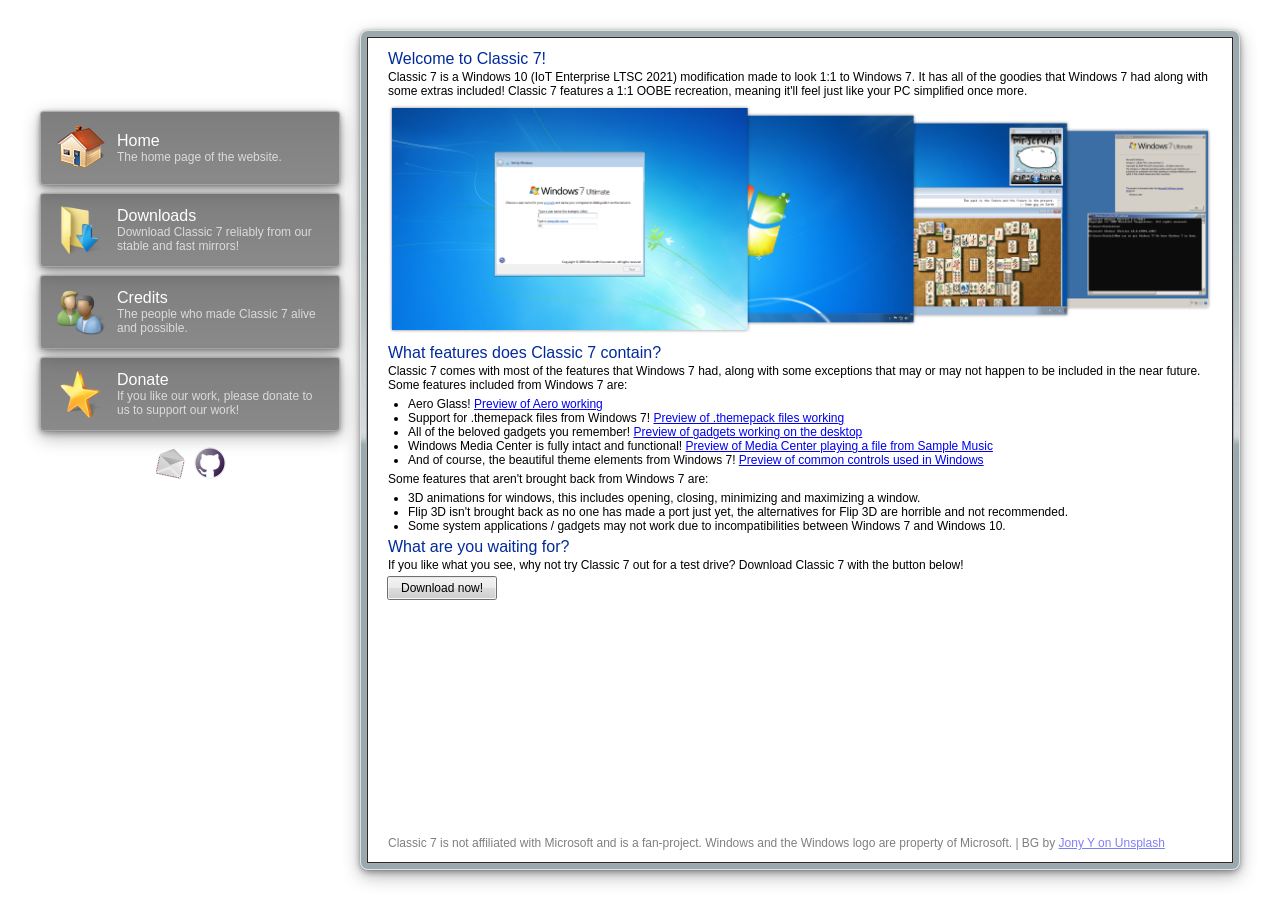
==== index.html @ 405012f8 "Add files via upload" ====
<!DOCTYPE html>
<html>
    <head>
        <title>Welcome to Classic 7!</title>
        <link rel="stylesheet" href="styles.css">
        <link rel="icon" href="Assets/Branding/favicon.png">

        <meta name="title" content="Classic 7 - Your PC, resimplified.">
        <meta name="description" content="Classic 7 is a Windows 10 modification designed to look 1:1 with Windows 7.">

        <meta property="og:type" content="website">
        <meta property="og:url" content="https://classic7.lol">
        <meta property="og:title" content="Classic 7 — Your PC, resimplified.">
        <meta property="og:description" content="Classic 7 is a Windows 10 modification designed to look 1:1 with Windows 7.">
        <meta property="og:image" content="https://classic7.lol/Assets/Preview.png">
        <meta property="og:image:width" content="1112">
        <meta property="og:image:height" content="311">
    </head>
    <body>
        <div class="ctn-wrapper">
            <div class="container">
                <div class="navigation-bar">
                    <img alt="Classic 7 Wordmark" src="Assets/Branding/wordmark.png" class="nav-wm">
                    <div class="nav-links">
                        <a href="/" class="nav-link-main">
                            <div class="nav-link-layout">
                                <img alt="Home Icon" src="Assets/Icons/Home.ico">
                                <div class="nav-link-desc">
                                    <h3>Home</h3>
                                    <p>The home page of the website.</p>
                                </div>
                            </div>
                        </a>
                        <a href="downloads.html" class="nav-link-main">
                            <div class="nav-link-layout">
                                <img alt="Download Folder Icon" src="Assets/Icons/Downloads.ico">
                                <div class="nav-link-desc">
                                    <h3>Downloads</h3>
                                    <p>Download Classic 7 reliably from our stable and fast mirrors!</p>
                                </div>
                            </div>
                        </a>
                        <a href="credits.html" class="nav-link-main">
                            <div class="nav-link-layout">
                                <img alt="People Together Icon" src="Assets/Icons/Credits.ico">
                                <div class="nav-link-desc">
                                    <h3>Credits</h3>
                                    <p>The people who made Classic 7 alive and possible.</p>
                                </div>
                            </div>
                        </a>
                        <a href="https://ko-fi.com/patrickpbt" class="nav-link-main">
                            <div class="nav-link-layout">
                                <img alt="Star Icon" src="Assets/Icons/Donate.ico">
                                <div class="nav-link-desc">
                                    <h3>Donate</h3>
                                    <p>If you like our work, please donate to us to support our work!</p>
                                </div>
                            </div>
                        </a>
                        <div class="extra-nav-links">
                            <a href="https://discord.gg/classic7">
                                <img alt="Mail Icon" src="Assets/Icons/Contact.ico" class="extra-nav">
                            </a>
                            <a href="https://github.com/Classic7-Mod">
                                <img alt="GitHub Icon modified to look older" src="Assets/Icons/GitHub.ico" class="extra-nav">
                            </a>
                        </div>
                    </div>
                </div>
                <div class="window-wrapper">
                    <div class="main-content">
                        <div class="main-desc">
                            <h3>Welcome to Classic 7!</h3>
                            <p class="desc-of-c7">
                               Classic 7 is a Windows 10 (IoT Enterprise LTSC 2021) modification made to look 1:1 to Windows 7. 
                               It has all of the goodies that Windows 7 had along with some extras included!
                               Classic 7 features a 1:1 OOBE recreation, meaning it'll feel just like your PC simplified once more.
                            </p>
                            <img src="Assets/Preview.png" class="c7-preview">
                        </div>
                        <div class="features-desc">
                            <h3>What features does Classic 7 contain?</h3>
                            <p>
                               Classic 7 comes with most of the features that Windows 7 had, along with some exceptions that may or may not happen to be included in the near future. 
                               Some features included from Windows 7 are:
                            </p>
                            <ul>
                                <li>Aero Glass! <a href="Assets/Preview Images/Aero Glass Preview.png">Preview of Aero working</a></li>
                                <li>Support for .themepack files from Windows 7! <a href="Assets/Preview Images/ThemePack Preview.png">Preview of .themepack files working</a></li>
                                <li>All of the beloved gadgets you remember! <a href="Assets/Preview Images/Gadgets Preview.png">Preview of gadgets working on the desktop</a></li>
                                <li>Windows Media Center is fully intact and functional! <a href="Assets/Preview Images/WMC Preview.png">Preview of Media Center playing a file from Sample Music</a></li>
                                <li>And of course, the beautiful theme elements from Windows 7! <a href="Assets/Preview Images/ComCtrl Preview.png">Preview of common controls used in Windows</a></li>
                            </ul>
                            <p>Some features that aren't brought back from Windows 7 are:</p>
                            <ul>
                                <li>3D animations for windows, this includes opening, closing, minimizing and maximizing a window.</li>
                                <li>Flip 3D isn't brought back as no one has made a port just yet, the alternatives for Flip 3D are horrible and not recommended.</li>
                                <li>Some system applications / gadgets may not work due to incompatibilities between Windows 7 and Windows 10.</li>
                            </ul>
                        </div>
                        <div class="downloads-desc">
                            <h3>What are you waiting for?</h3>
                            <p class="dl-p">If you like what you see, why not try Classic 7 out for a test drive? Download Classic 7 with the button below!</p>
                            <a class="w7-button" href="downloads.html"><span>Download now!</span></a>
                        </div>
                        <div class="footer">
                            <p>Classic 7 is not affiliated with Microsoft and is a fan-project. Windows and the Windows logo are property of Microsoft. | BG by <a href="https://unsplash.com/photos/starry-night-sky-over-silhouetted-rock-formations-dfbwo7oTpPo">Jony Y on Unsplash</a></p>
                        </div>
                    </div>
                </div>
            </div>
        </div>
    </body>
</html>
---- styles.css ----
* {
    margin: 0;
    padding: 0;
    font-family: 'Segoe UI', sans-serif;
}

p, li {
    font-size: 12px;
}

code {
    font-family: 'Courier New', Courier, monospace;
}

.main-content h3 {
    color: #002A9C;
    padding-bottom: 2px;
}

h3 {
    font-size: 12pt;
    font-weight: normal;
}

ul {
    padding: 5px 20px;
}

html, body {
    height: 100%;
    width: 100%;
}

body {
    background: url(Assets/Background.jpg) center;
    background-size: cover;
}

.ctn-wrapper {
    height: 100%;
    display: flex;
    flex-direction: row;
    justify-content: center;
}

.container {
    width: 1200px;
    height: 100%;
    padding: 30px 0px;
    display: flex;
    justify-content: space-between;
    box-sizing: border-box;
}

.navigation-bar {
    width: 300px;
}

.nav-wm {
    width: 300px;
    padding-bottom: 12px;
}

.nav-links {
    display: flex;
    flex-direction: column;
    align-items: center;
}

.nav-link-main {
    color: white;
    text-decoration: none;
    width: 300px;
}

.nav-link-layout {
    display: flex;
    align-items: center;
    padding: 12px 16px;
    background: linear-gradient(
        to bottom,
        rgba(40, 40, 40, 0.6),
        rgba(60, 60, 60, 0.6)
    );
    border: 1px solid #ffffff50;
    backdrop-filter: blur(2px);
    box-shadow:
        0 6px 18px rgba(0, 0, 0, 0.30),
        0 2px 6px rgba(0, 0, 0, 0.35),
        0 0 1px rgba(0, 0, 0, 0.45);
    border-radius: 4px;
    margin-bottom: 8px;

    transition: transform 0.2s ease, box-shadow 0.2s ease;
}

.nav-link-layout:hover {
    transform: translateY(-2px);
}

.nav-link-layout img {
    padding-right: 12px;
    width: 48px;
    height: 48px;
}

.nav-link-desc p {
    opacity: 0.7;
}

.extra-nav-links {
    padding-top: 8px;
    display: flex;
    align-items: center;
    gap: 8px;
}

.extra-nav {
    width: 32px;
    height: 32px;
}

.window-wrapper {
    backdrop-filter: blur(3px);
    border: 1px solid #E0E1E1;
    box-sizing: border-box;
    border-radius: 8px;
    height: 100%;
    width: 880px;
    box-shadow:
        0 6px 18px rgba(0, 0, 0, 0.30),
        0 2px 6px rgba(0, 0, 0, 0.35),
        0 0 1px rgba(0, 0, 0, 0.45);
    padding: 6px;
    background-color: #435F6788;
    background-image: url('Assets/Side Highlight.png');
    background-repeat: no-repeat;
    background-size: 100% 50%;
    background-position: top center;
}

.main-content {
    height: 100%;
    position: relative;
    box-sizing: border-box;
    background-color: white;
    border: 1px solid #282829;
    box-shadow: 0 0 0 1px #AAAAAB;
    overflow: auto;
    padding: 12px 20px;
}

.footer {
    position: absolute;
    padding-bottom: 12px;
    opacity: 0.5;
    bottom: 0; 
}

.desc-of-c7 {
    padding-bottom: 6px;
}

.c7-preview {
    width: 824px;
    padding-bottom: 6px;
}

.w7-button {
    position: relative;
    font-size: 12px;
    padding: 3px 12px;
    border-radius: 2px;
    border: 1px solid #FFFFFF80;
    box-shadow: 0 0 0 1px #707070;
    text-decoration: none;
    color: black;
    background: linear-gradient(
        to bottom, 
        #F2F2F2 0%, 
        #EBEBEB 48%, 
        #DDDDDD 49%, 
        #CFCFCF 100%
    );
    overflow: hidden;
    transition: box-shadow 0.5s ease;
}

.w7-button::before {
    content: "";
    position: absolute;
    top: 0; left: 0; right: 0; bottom: 0;
    background: linear-gradient(
        to bottom, 
        #EAF6FD 0%, 
        #D9F0FC 48%, 
        #BEE6FD 49%, 
        #A7D9F5 100%
    );
    opacity: 0;
    transition: opacity 0.5s ease;
    z-index: 0;
}

.w7-button:hover {
    box-shadow: 0 0 0 1px #3C7FB1;
}

.w7-button:hover::before {
    opacity: 1;
}

.w7-button span {
    position: relative;
    z-index: 1;
}

.mirror-links, .thrashnet-ftp, .mirror-p, .dl-p {
    padding-bottom: 6px;
}
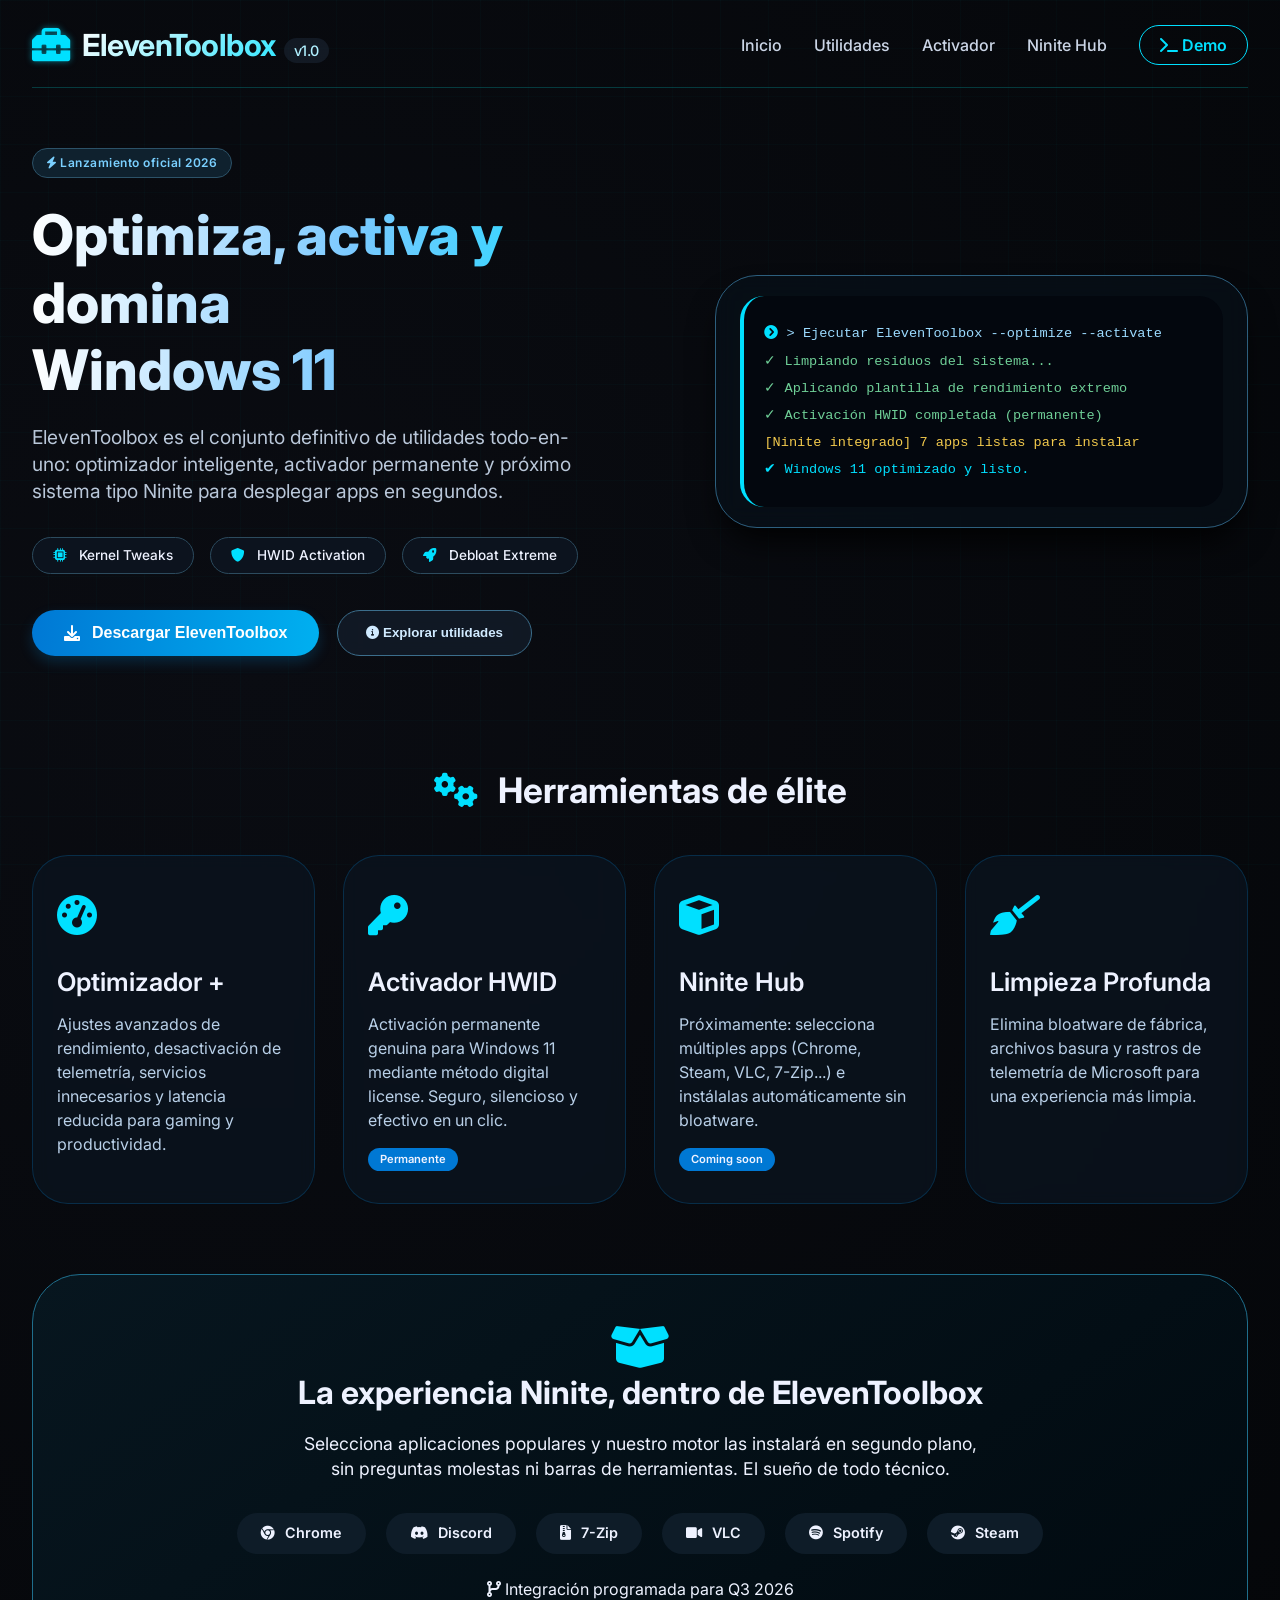
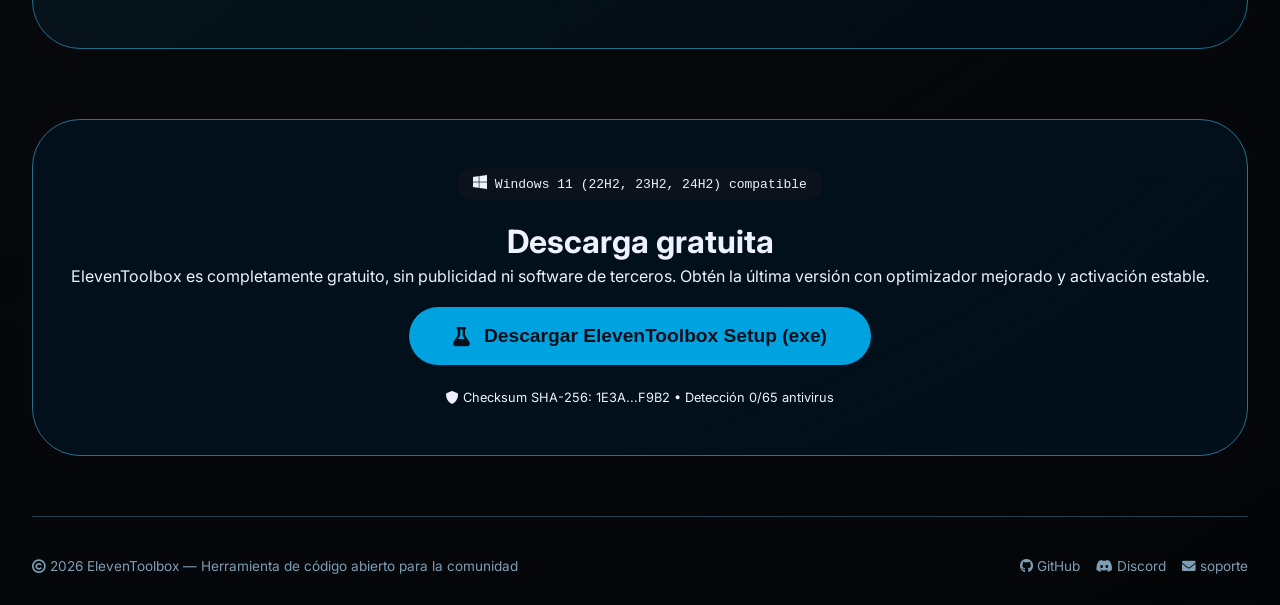
==== commit cf18e4bb: "Add files via upload" ====
--- a/index.html
+++ b/index.html
@@ -1,115 +1,606 @@
-<!DOCTYPE html>
-<html>
-    <head>
-        <title>Welcome to Classic 7!</title>
-        <link rel="stylesheet" href="styles.css">
-        <link rel="icon" href="Assets/Branding/favicon.png">
-
-        <meta name="title" content="Classic 7 - Your PC, resimplified.">
-        <meta name="description" content="Classic 7 is a Windows 10 modification designed to look 1:1 with Windows 7.">
-
-        <meta property="og:type" content="website">
-        <meta property="og:url" content="https://classic7.lol">
-        <meta property="og:title" content="Classic 7 — Your PC, resimplified.">
-        <meta property="og:description" content="Classic 7 is a Windows 10 modification designed to look 1:1 with Windows 7.">
-        <meta property="og:image" content="https://classic7.lol/Assets/Preview.png">
-        <meta property="og:image:width" content="1112">
-        <meta property="og:image:height" content="311">
-    </head>
-    <body>
-        <div class="ctn-wrapper">
-            <div class="container">
-                <div class="navigation-bar">
-                    <img alt="Classic 7 Wordmark" src="Assets/Branding/wordmark.png" class="nav-wm">
-                    <div class="nav-links">
-                        <a href="/" class="nav-link-main">
-                            <div class="nav-link-layout">
-                                <img alt="Home Icon" src="Assets/Icons/Home.ico">
-                                <div class="nav-link-desc">
-                                    <h3>Home</h3>
-                                    <p>The home page of the website.</p>
-                                </div>
-                            </div>
-                        </a>
-                        <a href="downloads.html" class="nav-link-main">
-                            <div class="nav-link-layout">
-                                <img alt="Download Folder Icon" src="Assets/Icons/Downloads.ico">
-                                <div class="nav-link-desc">
-                                    <h3>Downloads</h3>
-                                    <p>Download Classic 7 reliably from our stable and fast mirrors!</p>
-                                </div>
-                            </div>
-                        </a>
-                        <a href="credits.html" class="nav-link-main">
-                            <div class="nav-link-layout">
-                                <img alt="People Together Icon" src="Assets/Icons/Credits.ico">
-                                <div class="nav-link-desc">
-                                    <h3>Credits</h3>
-                                    <p>The people who made Classic 7 alive and possible.</p>
-                                </div>
-                            </div>
-                        </a>
-                        <a href="https://ko-fi.com/patrickpbt" class="nav-link-main">
-                            <div class="nav-link-layout">
-                                <img alt="Star Icon" src="Assets/Icons/Donate.ico">
-                                <div class="nav-link-desc">
-                                    <h3>Donate</h3>
-                                    <p>If you like our work, please donate to us to support our work!</p>
-                                </div>
-                            </div>
-                        </a>
-                        <div class="extra-nav-links">
-                            <a href="https://discord.gg/classic7">
-                                <img alt="Mail Icon" src="Assets/Icons/Contact.ico" class="extra-nav">
-                            </a>
-                            <a href="https://github.com/Classic7-Mod">
-                                <img alt="GitHub Icon modified to look older" src="Assets/Icons/GitHub.ico" class="extra-nav">
-                            </a>
-                        </div>
-                    </div>
-                </div>
-                <div class="window-wrapper">
-                    <div class="main-content">
-                        <div class="main-desc">
-                            <h3>Welcome to Classic 7!</h3>
-                            <p class="desc-of-c7">
-                               Classic 7 is a Windows 10 (IoT Enterprise LTSC 2021) modification made to look 1:1 to Windows 7. 
-                               It has all of the goodies that Windows 7 had along with some extras included!
-                               Classic 7 features a 1:1 OOBE recreation, meaning it'll feel just like your PC simplified once more.
-                            </p>
-                            <img src="Assets/Preview.png" class="c7-preview">
-                        </div>
-                        <div class="features-desc">
-                            <h3>What features does Classic 7 contain?</h3>
-                            <p>
-                               Classic 7 comes with most of the features that Windows 7 had, along with some exceptions that may or may not happen to be included in the near future. 
-                               Some features included from Windows 7 are:
-                            </p>
-                            <ul>
-                                <li>Aero Glass! <a href="Assets/Preview Images/Aero Glass Preview.png">Preview of Aero working</a></li>
-                                <li>Support for .themepack files from Windows 7! <a href="Assets/Preview Images/ThemePack Preview.png">Preview of .themepack files working</a></li>
-                                <li>All of the beloved gadgets you remember! <a href="Assets/Preview Images/Gadgets Preview.png">Preview of gadgets working on the desktop</a></li>
-                                <li>Windows Media Center is fully intact and functional! <a href="Assets/Preview Images/WMC Preview.png">Preview of Media Center playing a file from Sample Music</a></li>
-                                <li>And of course, the beautiful theme elements from Windows 7! <a href="Assets/Preview Images/ComCtrl Preview.png">Preview of common controls used in Windows</a></li>
-                            </ul>
-                            <p>Some features that aren't brought back from Windows 7 are:</p>
-                            <ul>
-                                <li>3D animations for windows, this includes opening, closing, minimizing and maximizing a window.</li>
-                                <li>Flip 3D isn't brought back as no one has made a port just yet, the alternatives for Flip 3D are horrible and not recommended.</li>
-                                <li>Some system applications / gadgets may not work due to incompatibilities between Windows 7 and Windows 10.</li>
-                            </ul>
-                        </div>
-                        <div class="downloads-desc">
-                            <h3>What are you waiting for?</h3>
-                            <p class="dl-p">If you like what you see, why not try Classic 7 out for a test drive? Download Classic 7 with the button below!</p>
-                            <a class="w7-button" href="downloads.html"><span>Download now!</span></a>
-                        </div>
-                        <div class="footer">
-                            <p>Classic 7 is not affiliated with Microsoft and is a fan-project. Windows and the Windows logo are property of Microsoft. | BG by <a href="https://unsplash.com/photos/starry-night-sky-over-silhouetted-rock-formations-dfbwo7oTpPo">Jony Y on Unsplash</a></p>
-                        </div>
-                    </div>
-                </div>
-            </div>
-        </div>
-    </body>
+<!DOCTYPE html>
+<html lang="es">
+<head>
+    <meta charset="UTF-8">
+    <meta name="viewport" content="width=device-width, initial-scale=1.0, user-scalable=yes">
+    <title>ElevenToolbox - El kit definitivo para Windows 11</title>
+    <!-- Google Fonts + Font Awesome -->
+    <link href="https://fonts.googleapis.com/css2?family=Inter:opsz,wght@14..32,300;14..32,400;14..32,600;14..32,700;14..32,800&display=swap" rel="stylesheet">
+    <link rel="stylesheet" href="https://cdnjs.cloudflare.com/ajax/libs/font-awesome/6.0.0-beta3/css/all.min.css">
+    <style>
+        * {
+            margin: 0;
+            padding: 0;
+            box-sizing: border-box;
+        }
+
+        body {
+            font-family: 'Inter', sans-serif;
+            background: radial-gradient(circle at 20% 30%, #0a0c12 0%, #030507 100%);
+            color: #eef2ff;
+            line-height: 1.4;
+            scroll-behavior: smooth;
+        }
+
+        /* Efecto de grid sutil */
+        .bg-grid {
+            position: fixed;
+            top: 0;
+            left: 0;
+            width: 100%;
+            height: 100%;
+            background-image: 
+                linear-gradient(rgba(0, 255, 255, 0.02) 1px, transparent 1px),
+                linear-gradient(90deg, rgba(0, 255, 255, 0.02) 1px, transparent 1px);
+            background-size: 48px 48px;
+            pointer-events: none;
+            z-index: 0;
+        }
+
+        .container {
+            max-width: 1300px;
+            margin: 0 auto;
+            padding: 0 32px;
+            position: relative;
+            z-index: 2;
+        }
+
+        /* Header / Nav */
+        .navbar {
+            display: flex;
+            justify-content: space-between;
+            align-items: center;
+            padding: 24px 0 20px;
+            flex-wrap: wrap;
+            border-bottom: 1px solid rgba(0, 255, 255, 0.2);
+        }
+
+        .logo {
+            display: flex;
+            align-items: center;
+            gap: 12px;
+        }
+
+        .logo-icon {
+            font-size: 2.4rem;
+            color: #00e0ff;
+            text-shadow: 0 0 6px #00e0ff80;
+        }
+
+        .logo h1 {
+            font-size: 1.9rem;
+            font-weight: 700;
+            letter-spacing: -0.5px;
+            background: linear-gradient(135deg, #FFFFFF, #00e0ff);
+            -webkit-background-clip: text;
+            background-clip: text;
+            color: transparent;
+        }
+
+        .logo span {
+            font-size: 0.9rem;
+            font-weight: 500;
+            background: #1e2a3a80;
+            padding: 4px 10px;
+            border-radius: 40px;
+            backdrop-filter: blur(4px);
+            margin-left: 8px;
+            color: #b0f0ff;
+        }
+
+        .nav-links {
+            display: flex;
+            gap: 32px;
+            align-items: center;
+        }
+
+        .nav-links a {
+            text-decoration: none;
+            color: #cbd5e6;
+            font-weight: 500;
+            transition: 0.2s;
+            font-size: 1rem;
+        }
+
+        .nav-links a:hover {
+            color: #00e0ff;
+            text-shadow: 0 0 3px #00e0ff;
+        }
+
+        .btn-outline {
+            border: 1px solid #00e0ff;
+            background: transparent;
+            padding: 8px 20px;
+            border-radius: 40px;
+            font-weight: 600;
+            color: #00e0ff;
+            transition: 0.2s;
+        }
+
+        .btn-outline:hover {
+            background: #00e0ff20;
+            box-shadow: 0 0 8px #00e0ff40;
+            cursor: pointer;
+        }
+
+        /* Hero */
+        .hero {
+            display: flex;
+            flex-wrap: wrap;
+            align-items: center;
+            justify-content: space-between;
+            padding: 60px 0 40px;
+            gap: 40px;
+        }
+
+        .hero-left {
+            flex: 1.2;
+        }
+
+        .hero-badge {
+            background: #0f212e;
+            display: inline-block;
+            padding: 6px 14px;
+            border-radius: 30px;
+            font-size: 0.75rem;
+            font-weight: 600;
+            letter-spacing: 0.5px;
+            color: #7ad0ff;
+            border: 1px solid #2c5268;
+            margin-bottom: 24px;
+        }
+
+        .hero-left h2 {
+            font-size: 3.5rem;
+            font-weight: 800;
+            line-height: 1.2;
+            background: linear-gradient(to right, #ffffff, #7ac9ff, #00e0ff);
+            -webkit-background-clip: text;
+            background-clip: text;
+            color: transparent;
+            margin-bottom: 20px;
+        }
+
+        .hero-left p {
+            font-size: 1.2rem;
+            color: #b9c7d9;
+            max-width: 550px;
+            margin-bottom: 32px;
+        }
+
+        .features-grid-mini {
+            display: flex;
+            flex-wrap: wrap;
+            gap: 16px;
+            margin-bottom: 36px;
+        }
+
+        .mini-chip {
+            background: #0e1622cc;
+            backdrop-filter: blur(4px);
+            border-radius: 60px;
+            padding: 8px 20px;
+            font-size: 0.85rem;
+            font-weight: 500;
+            border: 1px solid #2c4b5e;
+        }
+
+        .mini-chip i {
+            color: #00e0ff;
+            margin-right: 8px;
+        }
+
+        .btn-group {
+            display: flex;
+            gap: 18px;
+            flex-wrap: wrap;
+        }
+
+        .btn-primary {
+            background: linear-gradient(95deg, #0078d4, #00b0f0);
+            border: none;
+            padding: 14px 32px;
+            border-radius: 44px;
+            font-weight: 700;
+            font-size: 1rem;
+            color: white;
+            display: inline-flex;
+            align-items: center;
+            gap: 12px;
+            transition: all 0.2s ease;
+            cursor: pointer;
+            box-shadow: 0 6px 14px #00a6ff30;
+        }
+
+        .btn-primary:hover {
+            transform: scale(1.02);
+            background: linear-gradient(95deg, #0088e8, #00c4ff);
+            box-shadow: 0 10px 22px #00a6ff60;
+        }
+
+        .btn-secondary {
+            background: rgba(20, 30, 45, 0.7);
+            backdrop-filter: blur(8px);
+            border: 1px solid #3c6e8c;
+            padding: 14px 28px;
+            border-radius: 44px;
+            font-weight: 600;
+            color: #d0eaff;
+            transition: 0.2s;
+            cursor: pointer;
+        }
+
+        .hero-right {
+            flex: 0.9;
+            background: rgba(8, 18, 28, 0.6);
+            backdrop-filter: blur(12px);
+            border-radius: 42px;
+            padding: 20px 24px;
+            border: 1px solid #2d5f7e;
+            box-shadow: 0 20px 35px -10px black;
+        }
+
+        .code-preview {
+            font-family: 'Courier New', monospace;
+            font-size: 0.85rem;
+            background: #03070e;
+            padding: 20px;
+            border-radius: 24px;
+            border-left: 4px solid #00e0ff;
+        }
+
+        .code-preview p {
+            color: #9cdbff;
+            margin: 8px 0;
+        }
+
+        /* Features cards */
+        .section-title {
+            font-size: 2.2rem;
+            font-weight: 700;
+            text-align: center;
+            margin: 70px 0 40px;
+        }
+
+        .section-title i {
+            color: #00e0ff;
+            margin-right: 12px;
+        }
+
+        .cards {
+            display: flex;
+            flex-wrap: wrap;
+            gap: 28px;
+            justify-content: center;
+        }
+
+        .card {
+            background: rgba(12, 22, 35, 0.65);
+            backdrop-filter: blur(8px);
+            border-radius: 36px;
+            padding: 32px 24px;
+            flex: 1 1 280px;
+            transition: 0.25s ease;
+            border: 1px solid rgba(0, 160, 255, 0.2);
+        }
+
+        .card:hover {
+            border-color: #00e0ff80;
+            transform: translateY(-6px);
+            background: rgba(20, 40, 55, 0.7);
+            box-shadow: 0 20px 30px -12px #00000080;
+        }
+
+        .card-icon {
+            font-size: 2.5rem;
+            color: #00e0ff;
+            margin-bottom: 20px;
+        }
+
+        .card h3 {
+            font-size: 1.6rem;
+            font-weight: 600;
+            margin-bottom: 12px;
+        }
+
+        .card p {
+            color: #b9d0e8;
+            line-height: 1.5;
+        }
+
+        .badge-new {
+            background: #0078d4;
+            font-size: 0.7rem;
+            border-radius: 30px;
+            padding: 4px 12px;
+            display: inline-block;
+            margin-top: 16px;
+            font-weight: 600;
+        }
+
+        /* Ninite style banner */
+        .ninite-zone {
+            background: linear-gradient(145deg, #07161f, #010a10);
+            margin: 70px 0;
+            border-radius: 48px;
+            padding: 48px 32px;
+            border: 1px solid #1f6e8c;
+            text-align: center;
+        }
+
+        .ninite-zone h3 {
+            font-size: 2rem;
+            font-weight: 700;
+        }
+
+        .ninite-zone p {
+            max-width: 700px;
+            margin: 16px auto;
+            font-size: 1.1rem;
+        }
+
+        .app-icons {
+            display: flex;
+            flex-wrap: wrap;
+            justify-content: center;
+            gap: 20px;
+            margin: 32px 0 24px;
+        }
+
+        .app-icon {
+            background: #0e1c28;
+            border-radius: 60px;
+            padding: 10px 24px;
+            font-weight: 600;
+            display: inline-flex;
+            align-items: center;
+            gap: 10px;
+            font-size: 0.9rem;
+        }
+
+        /* Download Section */
+        .download-section {
+            background: rgba(0, 20, 35, 0.7);
+            border-radius: 48px;
+            padding: 48px 32px;
+            margin: 40px 0 60px;
+            text-align: center;
+            border: 1px solid #2c6f8f;
+        }
+
+        .version {
+            font-family: monospace;
+            background: #0b121c;
+            display: inline-block;
+            padding: 6px 16px;
+            border-radius: 32px;
+            margin-bottom: 20px;
+        }
+
+        .btn-download {
+            background: #00a3e0;
+            border: none;
+            padding: 18px 44px;
+            font-size: 1.2rem;
+            font-weight: bold;
+            border-radius: 60px;
+            color: #0a0f1a;
+            transition: 0.2s;
+            margin-top: 20px;
+            cursor: pointer;
+            display: inline-flex;
+            align-items: center;
+            gap: 14px;
+        }
+
+        footer {
+            border-top: 1px solid #1e4053;
+            padding: 40px 0 30px;
+            margin-top: 40px;
+            display: flex;
+            justify-content: space-between;
+            flex-wrap: wrap;
+            gap: 20px;
+            font-size: 0.85rem;
+            color: #7e9eb5;
+        }
+
+        @media (max-width: 800px) {
+            .hero-left h2 {
+                font-size: 2.5rem;
+            }
+            .navbar {
+                flex-direction: column;
+                gap: 16px;
+            }
+            .container {
+                padding: 0 24px;
+            }
+        }
+
+        /* Modal simple (demo) */
+        .modal {
+            display: none;
+            position: fixed;
+            top: 0; left: 0;
+            width: 100%; height: 100%;
+            background: rgba(0,0,0,0.8);
+            backdrop-filter: blur(8px);
+            justify-content: center;
+            align-items: center;
+            z-index: 1000;
+        }
+        .modal-content {
+            background: #0d1b24;
+            border-radius: 32px;
+            padding: 32px;
+            max-width: 400px;
+            text-align: center;
+            border: 1px solid #00e0ff;
+        }
+        .close-modal {
+            margin-top: 20px;
+            background: #0078d4;
+            border: none;
+            padding: 8px 24px;
+            border-radius: 40px;
+            color: white;
+            cursor: pointer;
+        }
+    </style>
+</head>
+<body>
+<div class="bg-grid"></div>
+<div class="container">
+    <!-- Navegación -->
+    <div class="navbar">
+        <div class="logo">
+            <i class="fas fa-toolbox logo-icon"></i>
+            <h1>ElevenToolbox<span>v1.0</span></h1>
+        </div>
+        <div class="nav-links">
+            <a href="#">Inicio</a>
+            <a href="#">Utilidades</a>
+            <a href="#">Activador</a>
+            <a href="#">Ninite Hub</a>
+            <div class="btn-outline" id="openModalBtn"><i class="fas fa-terminal"></i> Demo</div>
+        </div>
+    </div>
+
+    <!-- Hero principal -->
+    <div class="hero">
+        <div class="hero-left">
+            <div class="hero-badge"><i class="fas fa-bolt"></i> Lanzamiento oficial 2026</div>
+            <h2>Optimiza, activa y domina<br>Windows 11</h2>
+            <p>ElevenToolbox es el conjunto definitivo de utilidades todo-en-uno: optimizador inteligente, activador permanente y próximo sistema tipo Ninite para desplegar apps en segundos.</p>
+            <div class="features-grid-mini">
+               <div class="mini-chip"><i class="fas fa-microchip"></i> Kernel Tweaks</div>
+                <div class="mini-chip"><i class="fas fa-shield-alt"></i> HWID Activation</div>
+                <div class="mini-chip"><i class="fas fa-rocket"></i> Debloat Extreme</div>
+                <!-- <div class="mini-chip"><i class="fas fa-boxes"></i> Ninite-Style</div> -->
+            </div>
+            <div class="btn-group">
+                <button class="btn-primary" id="downloadDemoBtn"><i class="fas fa-download"></i> Descargar ElevenToolbox</button>
+                <button class="btn-secondary" id="learnMoreBtn"><i class="fas fa-info-circle"></i> Explorar utilidades</button>
+            </div>
+        </div>
+        <div class="hero-right">
+            <div class="code-preview">
+                <p><i class="fas fa-chevron-circle-right" style="color:#00e0ff"></i> > Ejecutar ElevenToolbox --optimize --activate</p>
+                <p><span style="color:#6fcf97;">✓ Limpiando residuos del sistema...</span></p>
+                <p><span style="color:#6fcf97;">✓ Aplicando plantilla de rendimiento extremo</span></p>
+                <p><span style="color:#6fcf97;">✓ Activación HWID completada (permanente)</span></p>
+                <p><span style="color:#f2c94c;">[Ninite integrado] 7 apps listas para instalar</span></p>
+                <p><span style="color:#00e0ff;">✔ Windows 11 optimizado y listo.</span></p>
+            </div>
+        </div>
+    </div>
+
+    <!-- Sección de características principales -->
+    <div class="section-title">
+        <i class="fas fa-cogs"></i> Herramientas de élite
+    </div>
+    <div class="cards">
+        <div class="card">
+            <div class="card-icon"><i class="fas fa-tachometer-alt"></i></div>
+            <h3>Optimizador +</h3>
+            <p>Ajustes avanzados de rendimiento, desactivación de telemetría, servicios innecesarios y latencia reducida para gaming y productividad.</p>
+        </div>
+        <div class="card">
+            <div class="card-icon"><i class="fas fa-key"></i></div>
+            <h3>Activador HWID</h3>
+            <p>Activación permanente genuina para Windows 11 mediante método digital license. Seguro, silencioso y efectivo en un clic.</p>
+            <div class="badge-new">Permanente</div>
+        </div>
+        <div class="card">
+            <div class="card-icon"><i class="fas fa-cube"></i></div>
+            <h3>Ninite Hub</h3>
+            <p>Próximamente: selecciona múltiples apps (Chrome, Steam, VLC, 7-Zip...) e instálalas automáticamente sin bloatware.</p>
+            <div class="badge-new">Coming soon</div>
+        </div>
+        <div class="card">
+            <div class="card-icon"><i class="fas fa-broom"></i></div>
+            <h3>Limpieza Profunda</h3>
+            <p>Elimina bloatware de fábrica, archivos basura y rastros de telemetría de Microsoft para una experiencia más limpia.</p>
+        </div>
+    </div>
+
+    <!-- Bloque inspirado en Ninite + integración futura -->
+    <div class="ninite-zone">
+        <i class="fas fa-box-open" style="font-size: 3rem; color: #00e0ff;"></i>
+        <h3>La experiencia Ninite, dentro de ElevenToolbox</h3>
+        <p>Selecciona aplicaciones populares y nuestro motor las instalará en segundo plano, sin preguntas molestas ni barras de herramientas. El sueño de todo técnico.</p>
+        <div class="app-icons">
+            <span class="app-icon"><i class="fab fa-chrome"></i> Chrome</span>
+            <span class="app-icon"><i class="fab fa-discord"></i> Discord</span>
+            <span class="app-icon"><i class="fas fa-file-archive"></i> 7-Zip</span>
+            <span class="app-icon"><i class="fas fa-video"></i> VLC</span>
+            <span class="app-icon"><i class="fab fa-spotify"></i> Spotify</span>
+            <span class="app-icon"><i class="fab fa-steam"></i> Steam</span>
+        </div>
+        <div><i class="fas fa-code-branch"></i> Integración programada para Q3 2026</div>
+    </div>
+
+    <!-- Sección de descarga con versiones simuladas -->
+    <div class="download-section" id="download">
+        <div class="version"><i class="fab fa-windows"></i> Windows 11 (22H2, 23H2, 24H2) compatible</div>
+        <h2 style="font-size: 2rem;">Descarga gratuita</h2>
+        <p>ElevenToolbox es completamente gratuito, sin publicidad ni software de terceros. Obtén la última versión con optimizador mejorado y activación estable.</p>
+        <button class="btn-download" id="fakeDownloadBtn"><i class="fas fa-flask"></i> Descargar ElevenToolbox Setup (exe)</button>
+        <p style="margin-top: 24px; font-size: 0.8rem;"><i class="fas fa-shield-alt"></i> Checksum SHA-256: 1E3A...F9B2 • Detección 0/65 antivirus</p>
+    </div>
+
+    <footer>
+        <div><i class="far fa-copyright"></i> 2026 ElevenToolbox — Herramienta de código abierto para la comunidad</div>
+        <div>
+            <i class="fab fa-github"></i> GitHub &nbsp;&nbsp;
+            <i class="fab fa-discord"></i> Discord &nbsp;&nbsp;
+            <i class="fas fa-envelope"></i> soporte
+        </div>
+    </footer>
+</div>
+
+<!-- Modal de demo informativo -->
+<div id="demoModal" class="modal">
+    <div class="modal-content">
+        <i class="fas fa-tools" style="font-size: 48px; color:#00e0ff;"></i>
+        <h3 style="margin: 16px 0;">ElevenToolbox Preview</h3>
+        <p>Versión conceptual: integra optimizador de sistema + activador Windows 11 + futuro centro de despliegue estilo Ninite. Interfaz nativa en desarrollo.</p>
+        <button class="close-modal" id="closeModalBtn">Entendido</button>
+    </div>
+</div>
+
+<script>
+    // interacciones simples
+    const modal = document.getElementById('demoModal');
+    const openBtn = document.getElementById('openModalBtn');
+    const closeBtn = document.getElementById('closeModalBtn');
+    const downloadDemo = document.getElementById('downloadDemoBtn');
+    const fakeDownload = document.getElementById('fakeDownloadBtn');
+    const learnMore = document.getElementById('learnMoreBtn');
+
+    function showModal() {
+        modal.style.display = 'flex';
+    }
+    function hideModal() {
+        modal.style.display = 'none';
+    }
+    openBtn.addEventListener('click', showModal);
+    closeBtn.addEventListener('click', hideModal);
+    window.addEventListener('click', (e) => {
+        if (e.target === modal) hideModal();
+    });
+
+    // demo alerts educativas
+    function demoDownload() {
+        alert("[DEMO] ElevenToolbox Setup.exe se descargará en breve.\n\nEste proyecto integra:\n- Activador HWID\n- Optimizador avanzado\n- Futuro sistema Ninite\nVersión estable: próxima release.");
+    }
+    downloadDemo.addEventListener('click', demoDownload);
+    fakeDownload.addEventListener('click', demoDownload);
+    
+    learnMore.addEventListener('click', () => {
+        alert("ElevenToolbox reúne en una sola interfaz:\n🔧 Optimización de rendimiento y privacidad.\n🔑 Activación permanente para Windows 11.\n📦 Despliegue automático de aplicaciones (Ninite-like).\n\nPróximamente con más módulos y soporte extendido.");
+    });
+</script>
+</body>
 </html>
